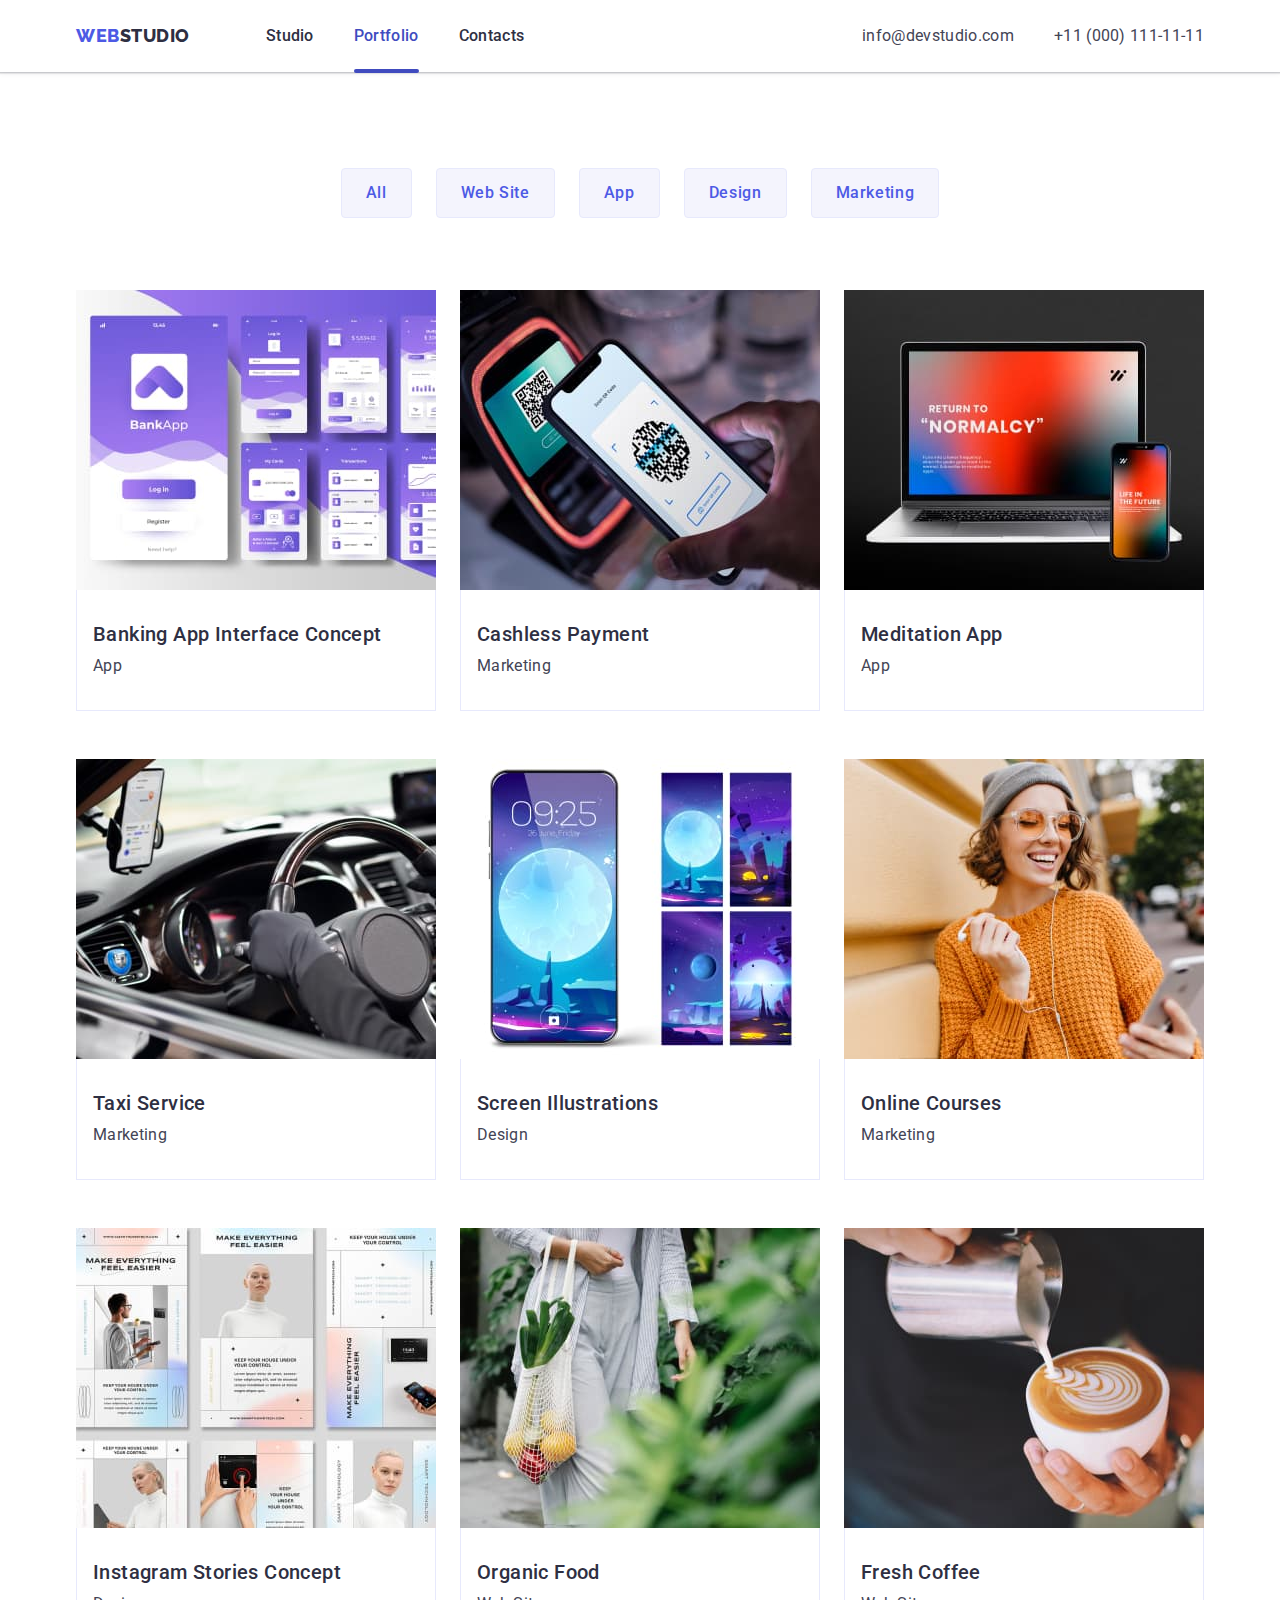
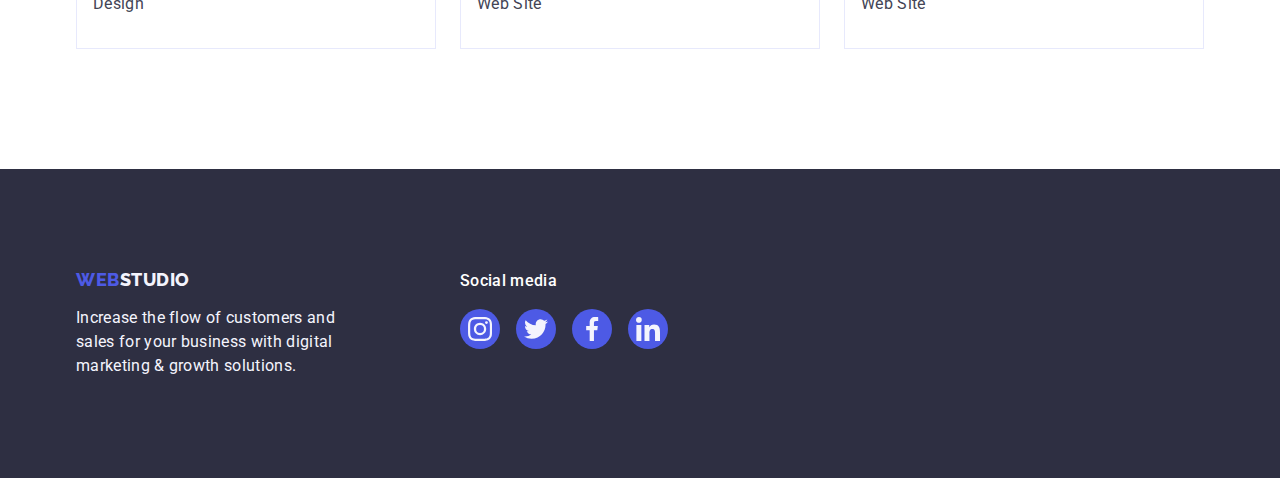
==== portfolio.html @ b0915a4a "Initial commit" ====
<!DOCTYPE html>
<html lang="en">
  <head>
    <meta charset="UTF-8" />
    <meta http-equiv="X-UA-Compatible" content="IE=edge" />
    <meta name="viewport" content="width=device-width, initial-scale=1.0" />
    <!-- Шрифт ROBOTO -->
    <!-- Шрифт Raleway ExtraBold -->
    <link rel="preconnect" href="https://fonts.googleapis.com" />
    <link rel="preconnect" href="https://fonts.gstatic.com" crossorigin />
    <link
      href="https://fonts.googleapis.com/css2?family=Raleway:wght@800&family=Roboto:wght@400;500;700;900&display=swap"
      rel="stylesheet"
    />
    <link
      rel="stylesheet"
      href="https://cdnjs.cloudflare.com/ajax/libs/modern-normalize/1.1.0/modern-normalize.min.css"
    />
    <link
      rel="stylesheet"
      href="https://cdnjs.cloudflare.com/ajax/libs/modern-normalize/1.1.0/modern-normalize.min.css"
    />
    <title>Main Page</Main></title>
    <link rel="stylesheet" href="./css/styles.css" />
  </head>
  <body>
    <!-- Шапка сторінки -->
    <header class="page-header">
      <div class="container header-container">
        <nav class="top-navigation">
          <!-- Логотип -->
          <a class="logo-link-header link" href="./index.html">
            Web<span class="logo-header-studio">Studio</span></a
          >
          <!-- Навігація на інші сторінки -->
          <ul class="menu list">
            <li class="menu-item">
              <a class="menu-link link" href="./index.html">Studio</a>
            </li>
            <li class="menu-item">
              <a class="menu-link link current" href="./portfolio.html"
                >Portfolio</a
              >
            </li>

            <li class="menu-item">
              <a class="menu-link link" href="">Contacts</a>
            </li>
          </ul>
        </nav>

        <address class="contact">
          <ul class="contact-menu list">
            <!-- Посилання на адресу електронної пошти  -->
            <li class="contact-menu-item">
              <a class="contact-menu-link link" href="mailto:info@devstudio.com"
                >info@devstudio.com</a
              >
            </li>
            <!-- Посилання на телефонний номер -->
            <li class="contact-menu-item">
              <a class="contact-menu-link link" href="tel:+110001111111"
                >+11 (000) 111-11-11</a
              >
            </li>
          </ul>
        </address>
      </div>
    </header>
    <!-- Унікальний контент сторінки -->
    <main>
      <section class="portfolio">
        <div class="container container-portfolio">
          <h1 class="portfolio-title visually-hidden">Portfolio</h1>
          <ul class="portfolio-title-list list">
            <li class="portfolio-title-item">
              <button class="modal-btn-portfolio" type="button">All</button>
            </li>
            <li class="portfolio-title-item">
              <button class="modal-btn-portfolio" type="button">
                Web Site
              </button>
            </li>
            <li class="portfolio-title-item">
              <button class="modal-btn-portfolio" type="button">App</button>
            </li>
            <li class="portfolio-title-item">
              <button class="modal-btn-portfolio" type="button">Design</button>
            </li>
            <li class="portfolio-title-item">
              <button class="modal-btn-portfolio" type="button">
                Marketing
              </button>
            </li>
          </ul>

          <!-- Pictures -->

          <ul class="portfolio-work-list list">
            <li class="portfolio-work-item">
              <a class="portfolio-work-link link" href="">
                <div class="portfolio-work-pictures">
                  <img
                    class="portfolio-work-img"
                    src="./images/Portfolio/banking-app-interface-concept.jpg"
                    alt="Banking App Interface Concept"
                    width="360"
                  />
                  <p class="overlay">
                    14 Stylish and User-Friendly App Design Concepts · Task
                    Manager App · Calorie Tracker App · Exotic Fruit Ecommerce
                    App · Cloud Storage App
                  </p>
                </div>
                <div class="portfolio-img-text">
                  <h2 class="portfolio-work-subject">
                    Banking App Interface Concept
                  </h2>
                  <p class="portfolio-work-text">App</p>
                </div>
              </a>
            </li>
            <li class="portfolio-work-item">
              <a class="portfolio-work-link link" href=""
                ><div class="portfolio-work-pictures">
                  <img
                    class="portfolio-work-img"
                    src="./images/Portfolio/cashless-payment.jpg"
                    alt="Cashless Payment"
                    width="360"
                  />
                  <p class="overlay">
                    14 Stylish and User-Friendly App Design Concepts · Task
                    Manager App · Calorie Tracker App · Exotic Fruit Ecommerce
                    App · Cloud Storage App
                  </p>
                </div>
                <div class="portfolio-img-text">
                  <h2 class="portfolio-work-subject">Cashless Payment</h2>
                  <p class="portfolio-work-text">Marketing</p>
                </div>
              </a>
            </li>
            <li class="portfolio-work-item">
              <a class="portfolio-work-link link" href="">
                <div class="portfolio-work-pictures">
                  <img
                    class="portfolio-work-img"
                    src="./images/Portfolio/meditation-app.jpg"
                    alt="Meditation App"
                    width="360"
                  />
                  <p class="overlay">
                    14 Stylish and User-Friendly App Design Concepts · Task
                    Manager App · Calorie Tracker App · Exotic Fruit Ecommerce
                    App · Cloud Storage App
                  </p>
                </div>
                <div class="portfolio-img-text">
                  <h2 class="portfolio-work-subject">Meditation App</h2>
                  <p class="portfolio-work-text">App</p>
                </div>
              </a>
            </li>
            <li class="portfolio-work-item">
              <a class="portfolio-work-link link" href="">
                <div class="portfolio-work-pictures">
                  <img
                    class="portfolio-work-img"
                    src="./images/Portfolio/taxi-service.jpg"
                    alt="Taxi Service"
                    width="360"
                  />
                  <p class="overlay">
                    14 Stylish and User-Friendly App Design Concepts · Task
                    Manager App · Calorie Tracker App · Exotic Fruit Ecommerce
                    App · Cloud Storage App
                  </p>
                </div>
                <div class="portfolio-img-text">
                  <h2 class="portfolio-work-subject">Taxi Service</h2>
                  <p class="portfolio-work-text">Marketing</p>
                </div>
              </a>
            </li>
            <li class="portfolio-work-item">
              <a class="portfolio-work-link link" href="">
                <div class="portfolio-work-pictures">
                  <img
                    class="portfolio-work-img"
                    src="./images/Portfolio/screen-illustrations.jpg"
                    alt="Screen Illustrations"
                    width="360"
                  />
                  <p class="overlay">
                    14 Stylish and User-Friendly App Design Concepts · Task
                    Manager App · Calorie Tracker App · Exotic Fruit Ecommerce
                    App · Cloud Storage App
                  </p>
                </div>
                <div class="portfolio-img-text">
                  <h2 class="portfolio-work-subject">Screen Illustrations</h2>
                  <p class="portfolio-work-text">Design</p>
                </div>
              </a>
            </li>
            <li class="portfolio-work-item">
              <a class="portfolio-work-link link" href="">
                <div class="portfolio-work-pictures">
                  <img
                    class="portfolio-work-img"
                    src="./images/Portfolio/online-courses.jpg"
                    alt="Online Courses"
                    width="360"
                  />
                  <p class="overlay">
                    14 Stylish and User-Friendly App Design Concepts · Task
                    Manager App · Calorie Tracker App · Exotic Fruit Ecommerce
                    App · Cloud Storage App
                  </p>
                </div>
                <div class="portfolio-img-text">
                  <h2 class="portfolio-work-subject">Online Courses</h2>
                  <p class="portfolio-work-text">Marketing</p>
                </div>
              </a>
            </li>
            <li class="portfolio-work-item">
              <a class="portfolio-work-link link" href="">
                <div class="portfolio-work-pictures">
                  <img
                    class="portfolio-work-img"
                    src="./images/Portfolio/instagram-stories-concept.jpg"
                    alt="Instagram Stories Concept"
                    width="360"
                  />
                  <p class="overlay">
                    14 Stylish and User-Friendly App Design Concepts · Task
                    Manager App · Calorie Tracker App · Exotic Fruit Ecommerce
                    App · Cloud Storage App
                  </p>
                </div>
                <div class="portfolio-img-text">
                  <h2 class="portfolio-work-subject">
                    Instagram Stories Concept
                  </h2>
                  <p class="portfolio-work-text">Design</p>
                </div>
              </a>
            </li>
            <li class="portfolio-work-item">
              <a class="portfolio-work-link link" href="">
                <div class="portfolio-work-pictures">
                  <img
                    class="portfolio-work-img"
                    src="./images/Portfolio/organic-food.jpg"
                    alt="Organic Food"
                    width="360"
                  />
                  <p class="overlay">
                    14 Stylish and User-Friendly App Design Concepts · Task
                    Manager App · Calorie Tracker App · Exotic Fruit Ecommerce
                    App · Cloud Storage App
                  </p>
                </div>
                <div class="portfolio-img-text">
                  <h2 class="portfolio-work-subject">Organic Food</h2>
                  <p class="portfolio-work-text">Web Site</p>
                </div>
              </a>
            </li>
            <li class="portfolio-work-item">
              <a class="portfolio-work-link link" href="">
                <div class="portfolio-work-pictures">
                  <img
                    class="portfolio-work-img"
                    src="./images/Portfolio/fresh-coffee.jpg"
                    alt="Fresh Coffee"
                    width="360"
                  />
                  <p class="overlay">
                    14 Stylish and User-Friendly App Design Concepts · Task
                    Manager App · Calorie Tracker App · Exotic Fruit Ecommerce
                    App · Cloud Storage App
                  </p>
                </div>
                <div class="portfolio-img-text">
                  <h2 class="portfolio-work-subject">Fresh Coffee</h2>
                  <p class="portfolio-work-text">Web Site</p>
                </div>
              </a>
            </li>
          </ul>
        </div>
      </section>
    </main>

    <!-- Підвал сторінки -->
    <footer class="page-footer">
      <div class="container container-two-footer">
        <div class="container-footer">
          <a class="logo-link-footer link" href="./index.html">
            Web<span class="logo-footer-studio">Studio</span></a
          >
          <p class="footer-text">
            Increase the flow of customers and sales for your business with
            digital marketing & growth solutions.
          </p>
        </div>
        <div class="container-medial">
          <p class="media-title">Social media</p>
          <ul class="media-list">
            <li class="social-list-item list">
              <a href="" class="media-list-link">
                <svg
                  class="media-list-icon"
                  aria-label="icon Instagram"
                  width="24"
                  height="24"
                >
                  <use href="./images/icons.svg#icon-instagram"></use>
                </svg>
              </a>
            </li>
            <li class="social-list-item list">
              <a href="" class="media-list-link">
                <svg
                  class="media-list-icon"
                  aria-label="icon twitter"
                  width="24"
                  height="24"
                >
                  <use href="./images/icons.svg#icon-twitter"></use>
                </svg>
              </a>
            </li>
            <li class="social-list-item list">
              <a href="" class="media-list-link">
                <svg
                  class="media-list-icon"
                  aria-label="icon facebook"
                  width="24"
                  height="24"
                >
                  <use href="./images/icons.svg#icon-facebook"></use>
                </svg>
              </a>
            </li>
            <li class="social-list-item list">
              <a href="" class="media-list-link">
                <svg
                  class="media-list-icon"
                  aria-label="icon linkedin"
                  width="24"
                  height="24"
                >
                  <use href="./images/icons.svg#icon-linkedin"></use>
                </svg>
              </a>
            </li>
          </ul>
        </div>
      </div>
    </footer>
  </body>
</html>
---- css/styles.css ----
:root {
  --primary-font: "Roboto", sans-serif;
  --secondary-font: "Raleway", sans-serif;
  /* hero */
  --primery-text-color-theme-dark: #ffffff;
  /* footer */
  --secondary-text-color-theme-dark: #f4f4fd;

  --primery-text-color-theme-light: #2e2f42;
  --secondary-text-color-theme-light: #434455;
  --accent-color: #404bbf;
  --logo-color: #4d5ae5;
}

body {
  font-family: "Roboto", sans-serif;
  color: #434455;
  background-color: #ffffff;
}

.list {
  list-style: none;
}

.link {
  text-decoration: none;
}

h1,
h2,
h3,
h4,
p {
  margin-top: 0;
  margin-bottom: 0;
}

ul,
ol {
  margin-top: 0;
  margin-bottom: 0;
  padding-left: 0;
}

img {
  display: block;
  max-width: 100%;
  height: auto;
}

.container {
  width: 1158px;
  margin-left: auto;
  margin-right: auto;
  padding-left: 15px;
  padding-right: 15px;
}

.section {
  padding-top: 120px;
  padding-bottom: 120px;
}

.visually-hidden {
  position: absolute;
  width: 1px;
  height: 1px;
  margin: -1px;
  border: 0;
  padding: 0;
  white-space: nowrap;
  clip-path: inset(100%);
  clip: rect(0 0 0 0);
  overflow: hidden;
}

/* Header */
/* LOGO */
.page-header {
  box-shadow: 0px 2px 1px rgba(46, 47, 66, 0.08),
    0px 1px 1px rgba(46, 47, 66, 0.16), 0px 1px 6px rgba(46, 47, 66, 0.08);
}

.header-container {
  display: flex;
  align-items: center;
}

.logo-link-header {
  font-family: var(--secondary-font);
  font-weight: 800;
  font-size: 18px;
  line-height: 1.17;
  display: flex;
  align-items: center;
  letter-spacing: 0.03em;
  text-transform: uppercase;
  color: var(--logo-color);
  margin-right: 76px;
}

.logo-header-studio {
  color: var(--primery-text-color-theme-light);
}

/* Navigation */

.top-navigation {
  display: flex;
  align-items: center;
}

.menu {
  display: flex;
  align-items: center;
  gap: 40px;
}

.menu-item {
}

.menu-link {
  padding-top: 24px;
  padding-bottom: 24px;
  font-weight: 500;
  font-size: 16px;
  line-height: 1.5;
  letter-spacing: 0.02em;
  color: var(--primery-text-color-theme-light);
  display: block;
  padding-top: 24px;
  padding-bottom: 24px;
  transition: color 250ms cubic-bezier(0.4, 0, 0.2, 1);
}

.menu-link:hover,
.menu-link:focus {
  color: var(--accent-color);
}

.current {
  position: relative;
  color: var(--accent-color);
}

.current::after {
  content: "";
  position: absolute;
  left: 0;
  bottom: -1px;
  width: 100%;
  height: 4px;
  background-color: var(--accent-color);
  border-radius: 2px;

  transition: color 250ms cubic-bezier(0.4, 0, 0.2, 1);
}

/* CONTACT */

.contact {
  font-style: normal;
  margin-left: auto;
}

.contact-menu {
  display: flex;
  align-items: center;
  gap: 40px;
}

.contact-menu-link {
  font-size: 16px;
  line-height: 1.5;
  letter-spacing: 0.02em;
  color: var(--secondary-text-color-theme-light);
  transition: color 250ms cubic-bezier(0.4, 0, 0.2, 1);
}

.contact-menu-link:hover,
.contact-menu-link:focus {
  color: var(--accent-color);
}

/* Main */
/* Hero */

.section-hero {
  background-color: var(--primery-text-color-theme-light);
  padding-top: 188px;
  padding-bottom: 188px;
  margin: 0 auto;

  max-width: 1440px;
  background-image: linear-gradient(rgb(46, 47, 66, 0.7), rgb(46, 47, 66, 0.7)),
    url(../images/Hero/img-name.jpg);
  background-repeat: no-repeat;
  background-position: 50% 50%;
  background-size: cover;
}

.container-section-hero {
  display: flex;
  align-items: center;
  flex-direction: column;
}

.container-text-hero {
  max-width: 496px;
  margin-bottom: 48px;
}

.text-hero {
  font-weight: 700;
  font-size: 56px;
  line-height: 1.07;
  text-align: center;
  letter-spacing: 0.02em;
  color: var(--primery-text-color-theme-dark);
}

.modal-btn {
  min-width: 169px;
  height: 56px;
  padding: 16px 32px;
  border-radius: 4px;
  border: none;
  font-family: var(--primary-font);
  font-style: normal;
  font-weight: 500;
  font-size: 16px;
  line-height: 1.5;
  letter-spacing: 0.04em;
  color: var(--primery-text-color-theme-dark);
  cursor: pointer;
  box-shadow: 0px 4px 4px rgba(0, 0, 0, 0.15);
  display: block;
  background-color: var(--logo-color);
  transition: background-color 250ms cubic-bezier(0.4, 0, 0.2, 1);
}

.modal-btn:hover,
.modal-btn:focus {
  background-color: var(--accent-color);
}

/* Section 1 */

.container-section-information {
  align-items: center;
}

.information-items {
  display: flex;
  gap: 24px;
}

.information-item {
  flex-basis: calc((100% - 72px) / 4);
  width: 264px;
}

.information-subtitle {
  margin-bottom: 8px;
}

.information-title {
  visibility: hidden;
}

/* для всіх абзаців */
.information-subtitle {
  font-weight: 500;
  font-size: 20px;
  line-height: 1.2;
  letter-spacing: 0.02em;
  color: var(--primery-text-color-theme-light);
}

.information-subtitle-text {
  font-size: 16px;
  line-height: 1.5;
  letter-spacing: 0.02em;
}

.container-information-icon {
  display: flex;
  justify-content: center;
  align-items: center;
  background-color: #f4f4fd;
  border-radius: 4px 4px 4px 4px;
  height: 112px;
  margin-bottom: 8px;
}

/* Section 2 */

.section-work {
  padding-bottom: 120px;
}

.container-section-work {
}

.work-items {
  display: flex;
  align-items: center;
  gap: 24px;
}

.section-work-title {
  font-weight: 700;
  font-size: 36px;
  line-height: 1.11;
  text-align: center;
  letter-spacing: 0.02em;
  text-transform: capitalize;
  color: var(--primery-text-color-theme-light);
  margin-bottom: 72px;
}

/* Section 3 */

.section-team {
  background-color: var(--secondary-text-color-theme-dark);
}

.container-section-team {
  display: flex;
  align-items: center;
  flex-direction: column;
}

.section-team-list {
  display: flex;
  gap: 24px;
}

.section-team-title {
  font-weight: 700;
  font-size: 36px;
  line-height: 1.11;
  text-align: center;
  letter-spacing: 0.02em;
  text-transform: capitalize;
  color: var(--primery-text-color-theme-light);
  margin-bottom: 72px;
  border-radius: 0px 0px 4px 4px;
}

.section-team-item {
  width: calc((100% - 72px) / 4);
  background-color: var(--primery-text-color-theme-dark);
  border-radius: 0px 0px 4px 4px;
  box-shadow: 0px 1px 6px rgba(46, 47, 66, 0.08),
    0px 1px 1px rgba(46, 47, 66, 0.16), 0px 2px 1px rgba(46, 47, 66, 0.08);
}

.container-text-team {
  display: flex;
  text-align: center;
  background-color: var(--primery-text-color-theme-dark);
  flex-direction: column;
  padding: 32px 0px;
}

.section-team-subtitle {
  font-weight: 500;
  font-size: 20px;
  line-height: 1.2;
  text-align: center;
  letter-spacing: 0.02em;
  color: var(--primery-text-color-theme-light);
  margin-bottom: 8px;
}

.section-team-text {
  font-size: 16px;
  line-height: 24px;
  text-align: center;
  letter-spacing: 0.02em;
  margin-bottom: 8px;
}

/* ICON TEAM */

.social-list {
  display: flex;
  justify-content: center;
  gap: 24px;
}

.social-list-item {
  width: 40px;
  height: 40px;
}

.social-list-link {
  display: flex;
  justify-content: center;
  align-items: center;
  width: 40px;
  height: 40px;
  border-radius: 50%;
  background-color: #4d5ae5;
  transition: background-color 250ms cubic-bezier(0.4, 0, 0.2, 1);
}

.social-list-link:hover,
.social-list-link:focus {
  background-color: #404bbf;
}

.social-list-icon {
  fill: #f4f4fd;
}

/* Section 4 */

.section-customers {
}

.container-customers {
}

.customers-title {
  font-style: normal;
  font-size: 36px;
  line-height: 1.11;
  letter-spacing: 0.02em;
  color: #2e2f42;

  margin-bottom: 72px;
  text-align: center;
}

.customers-list {
  display: flex;
  justify-content: center;
  gap: 24px;
}

.customers-item {
  width: calc((100% - 120px) / 6);
}

.customers-list-link {
  display: flex;
  justify-content: center;
  align-items: center;

  width: 168px;
  height: 88px;

  border-radius: 4px;
  border: 1px solid #8e8f99;
  color: #8e8f99;
  transition: border-color 250ms cubic-bezier(0.4, 0, 0.2, 1),
    color 250ms cubic-bezier(0.4, 0, 0.2, 1);
}

.customers-list-icon {
  fill: currentColor;
}

.customers-list-link:hover,
.customers-list-link:focus {
  border-color: #404bbf;
  color: #404bbf;
}

/* footer */

.container-two-footer {
  display: flex;
  align-items: baseline;
}

.container-footer {
  margin-right: 120px;
}

.page-footer {
  background-color: var(--primery-text-color-theme-light);
  padding-top: 100px;
  padding-bottom: 100px;
}

.logo-link-footer {
  font-family: var(--secondary-font);
  font-weight: 800;
  font-size: 18px;
  line-height: 1.17;
  letter-spacing: 0.03em;
  text-transform: uppercase;
  color: var(--logo-color);
  margin-bottom: 16px;
  display: inline-block;
}

.logo-footer-studio {
  color: var(--secondary-text-color-theme-dark);
}

.footer-text {
  font-size: 16px;
  line-height: 1.5;
  letter-spacing: 0.02em;
  color: var(--secondary-text-color-theme-dark);
  max-width: 264px;
}

/* Footer div 2 */

.container-medial {
}

.media-title {
  font-weight: 500;
  font-size: 16px;
  line-height: 1.5;
  letter-spacing: 0.02em;
  color: #ffffff;

  margin-bottom: 16px;
}

.media-list {
  display: flex;
  gap: 16px;
}

.media-list-link {
  display: flex;
  justify-content: center;
  align-items: center;
  width: 40px;
  height: 40px;
  border-radius: 50%;
  background-color: #4d5ae5;
  transition: background-color 250ms cubic-bezier(0.4, 0, 0.2, 1);
}

.media-list-link:hover,
.media-list-link:focus {
  background-color: #31d0aa;
}

.media-list-icon {
  fill: #f4f4fd;
}

/* Modal */

.backdrop {
  position: fixed;
  top: 0;
  left: 0;
  width: 100%;
  height: 100%;
  background-color: rgba(46, 47, 66, 0.4);
  opacity: 1;
  visibility: visible;
  pointer-events: auto;

  transition: opacity 250ms cubic-bezier(0.4, 0, 0.2, 1),
    visibility 250ms cubic-bezier(0.4, 0, 0.2, 1);
}

.modal {
  position: absolute;
  top: 50%;
  left: 50%;
  transform: translate(-50%, -50%);
  min-width: 408px;
  min-height: 584px;
  background-color: rgba(252, 252, 252, 1);
  box-shadow: 0px 1px 1px rgba(0, 0, 0, 0.14), 0px 1px 3px rgba(0, 0, 0, 0.12),
    0px 2px 1px rgba(0, 0, 0, 0.2);
  border-radius: 4px;

  transition: transform 250ms cubic-bezier(0.4, 0, 0.2, 1);
}

.modal-close-btn {
  position: absolute;
  top: 24px;
  right: 24px;
  display: flex;
  align-items: center;
  justify-content: center;
  width: 24px;
  height: 24px;
  padding: 0;
  background-color: #e7e9fc;
  border: 1px solid rgba(0, 0, 0, 0.1);
  border-radius: 50%;
  cursor: pointer;

  transition: background-color 250ms cubic-bezier(0.4, 0, 0.2, 1),
    border 250ms cubic-bezier(0.4, 0, 0.2, 1);
}

.modal-close-btn:hover,
.modal-close-btn:focus {
  background-color: var(--accent-color);
  border: none;
}

.modal-close-icon {
  fill: rgb(46, 47, 66);
  transition: fill 250ms cubic-bezier(0.4, 0, 0.2, 1);
}

.modal-close-btn:hover .modal-close-icon,
.modal-close-btn:focus .modal-close-icon {
  fill: rgb(255, 255, 255);
}

.is-hidden {
  opacity: 0;
  visibility: hidden;
  pointer-events: none;
}

/* PORTFOLIO */
/* Main */

/* one list */

.portfolio {
  padding-top: 96px;
  padding-bottom: 120px;
}

.container-portfolio {
}

.portfolio-title-list {
  display: flex;
  justify-content: center;
  margin-bottom: 72px;
  gap: 24px;
}

.modal-btn-portfolio {
  padding: 12px 24px;
  font-family: "Roboto", sans-serif;
  font-weight: 500;
  font-size: 16px;
  line-height: 1.5;
  display: flex;
  align-items: center;
  text-align: center;
  letter-spacing: 0.04em;
  color: var(--logo-color);
  background-color: var(--secondary-text-color-theme-dark);
  cursor: pointer;
  border: 1px solid #e7e9fc;
  border-radius: 4px;
  transition: color 250ms cubic-bezier(0.4, 0, 0.2, 1),
    background-color 250ms cubic-bezier(0.4, 0, 0.2, 1),
    border-color 250ms cubic-bezier(0.4, 0, 0.2, 1),
    box-shadow 250ms cubic-bezier(0.4, 0, 0.2, 1);
}

.modal-btn-portfolio:hover,
.modal-btn-portfolio:focus {
  color: var(--primery-text-color-theme-dark);
  background-color: var(--accent-color);
  border: 1px solid transparent;
  box-shadow: 0px 3px 1px rgba(0, 0, 0, 0.1), 0px 2px 1px rgba(0, 0, 0, 0.08),
    0px 2px 2px rgba(0, 0, 0, 0.12);
}

/* two list */

.portfolio-work-list {
  display: flex;
  flex-wrap: wrap;
  justify-content: center;
  column-gap: 24px;
  row-gap: 48px;
}

.portfolio-work-item {
  width: calc((100% - 48px) / 3);
}

.portfolio-work-link {
  display: block;
  box-shadow: none;
  transition: box-shadow 250ms cubic-bezier(0.4, 0, 0.2, 1);
}

.portfolio-work-pictures {
  position: relative;
  overflow: hidden;
}

.overlay {
  font-weight: 400;
  font-size: 16px;
  line-height: 1.5;
  letter-spacing: 0.02em;
  color: #f4f4fd;
  background-color: rgba(77, 90, 229, 1);

  text-align: left;
  padding: 40px 32px;

  position: absolute;
  top: 0;
  left: 0;
  width: 100%;
  height: 100%;
  overflow: auto;

  transform: translateY(100%);
  transition: transform 250ms cubic-bezier(0.4, 0, 0.2, 1);
}

.portfolio-work-link:hover,
.portfolio-work-link:focus {
  box-shadow: 0px 1px 6px rgba(46, 47, 66, 0.08),
    0px 1px 1px rgba(46, 47, 66, 0.16), 0px 2px 1px rgba(46, 47, 66, 0.08);
}

.portfolio-work-link:hover .overlay,
.portfolio-work-link:focus .overlay {
  box-shadow: 0px 1px 6px rgba(46, 47, 66, 0.08),
    0px 1px 1px rgba(46, 47, 66, 0.16), 0px 2px 1px rgba(46, 47, 66, 0.08);
  transform: translateY(0%);
}

.portfolio-img-text {
  width: 360px;
  flex-direction: column;
  padding: 32px 16px;
  border: 1px solid #e7e9fc;
  border-top: none;
}

.portfolio-work-subject {
  font-weight: 500;
  font-size: 20px;
  line-height: 1.2;
  letter-spacing: 0.02em;
  color: var(--primery-text-color-theme-light);

  margin-bottom: 8px;
}

.portfolio-work-text {
  font-size: 16px;
  line-height: 1.5;
  letter-spacing: 0.02em;
  color: var(--secondary-text-color-theme-light);
}
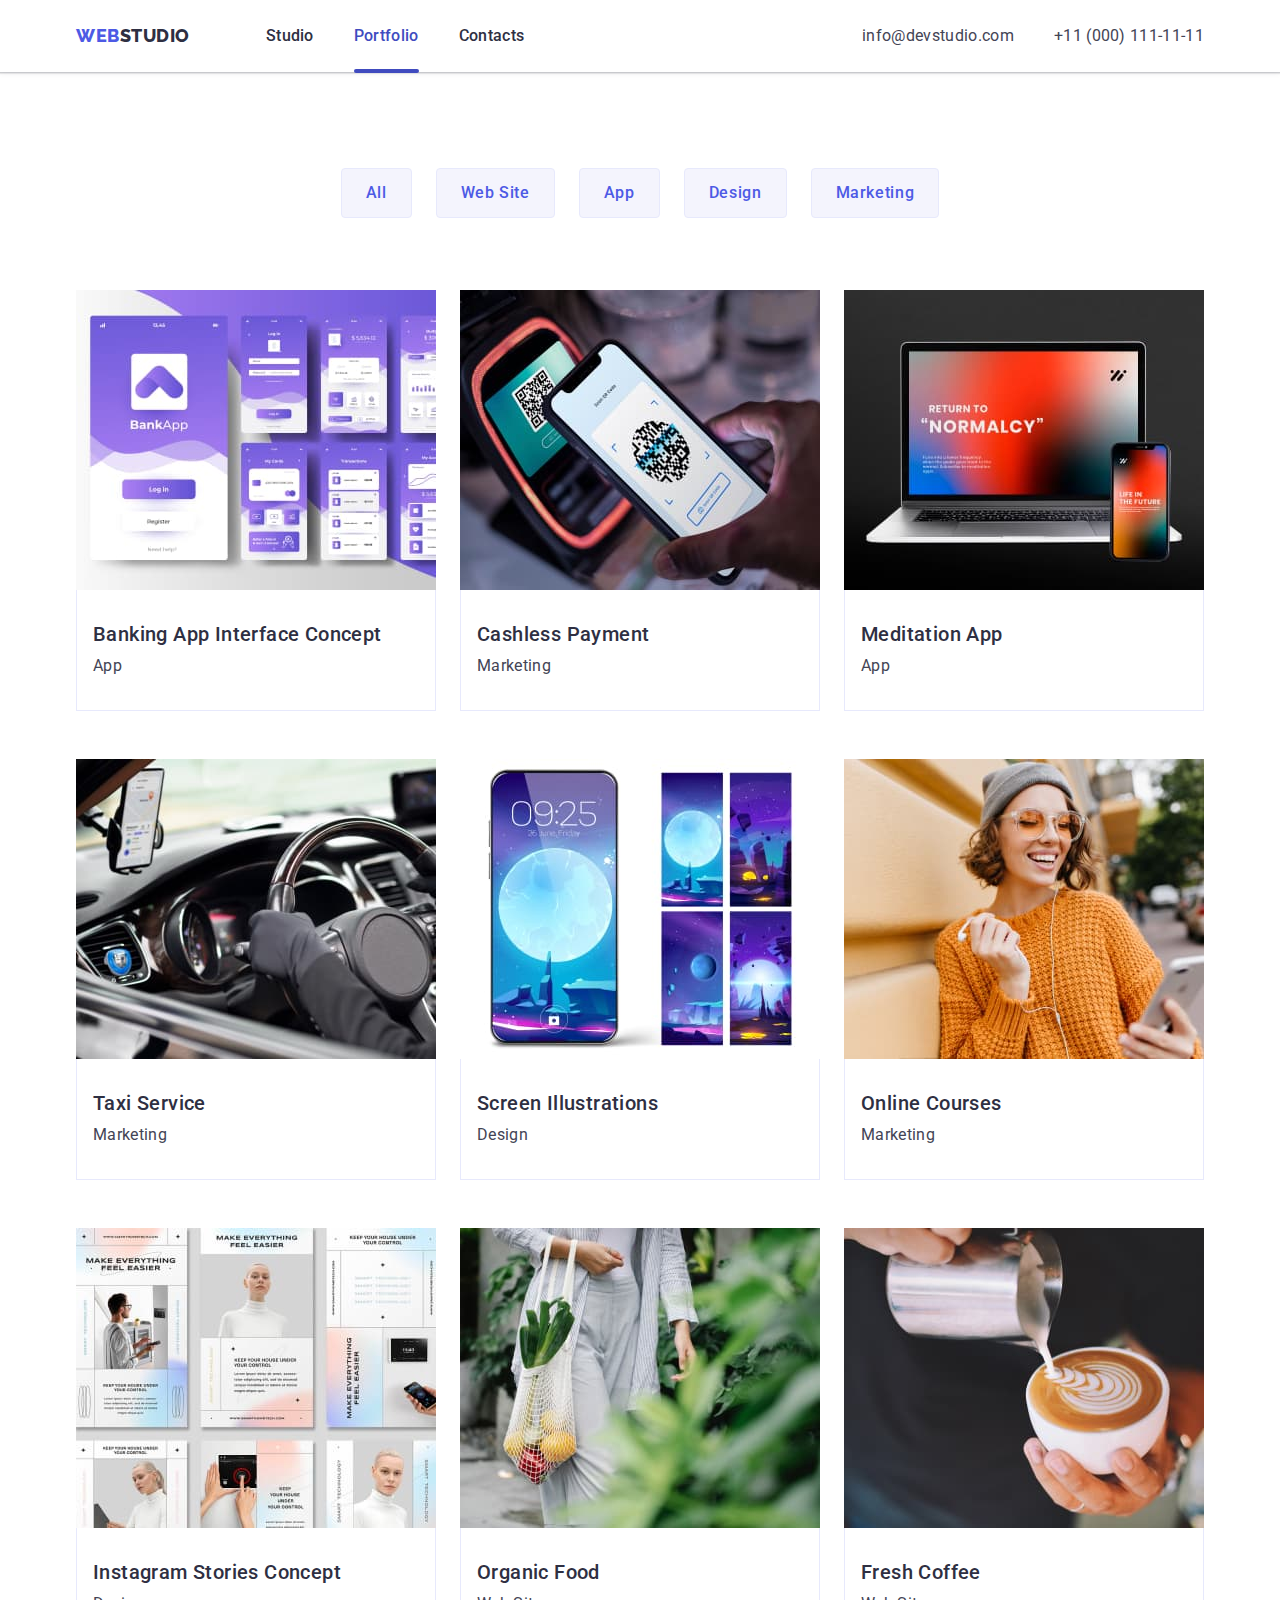
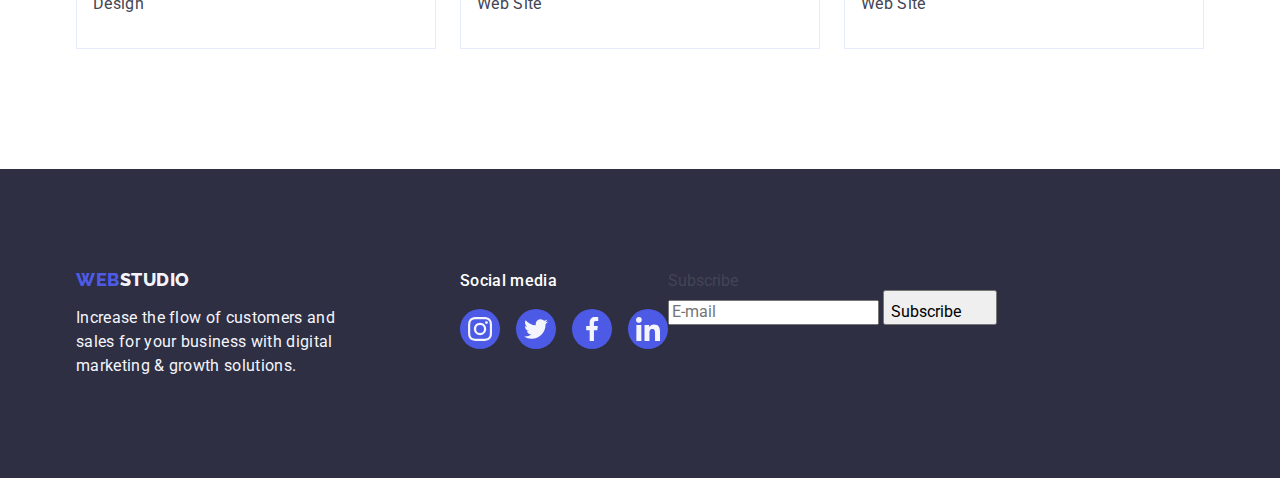
==== commit 871d90be: "Update portfolio.html" ====
--- a/portfolio.html
+++ b/portfolio.html
@@ -360,6 +360,33 @@
             </li>
           </ul>
         </div>
+        <div class="container-mail-footer">
+          <p class="contact-title-footer">Subscribe</p>
+
+          <form class="container-input-footer">
+            <label class="contact-form-footer">
+              <input
+                class="contact-form-input-footer"
+                type="email"
+                name="user-email"
+                placeholder="E-mail"
+                required
+              />
+            </label>
+
+            <button type="submit" class="contact-form-submit-footer">
+              Subscribe
+              <svg
+                class="contact-form-footer-icon"
+                aria-label="icon email input"
+                width="24"
+                height="24"
+              >
+                <use href="./images/icons.svg#icon-frame"></use>
+              </svg>
+            </button>
+          </form>
+        </div>
       </div>
     </footer>
   </body>
